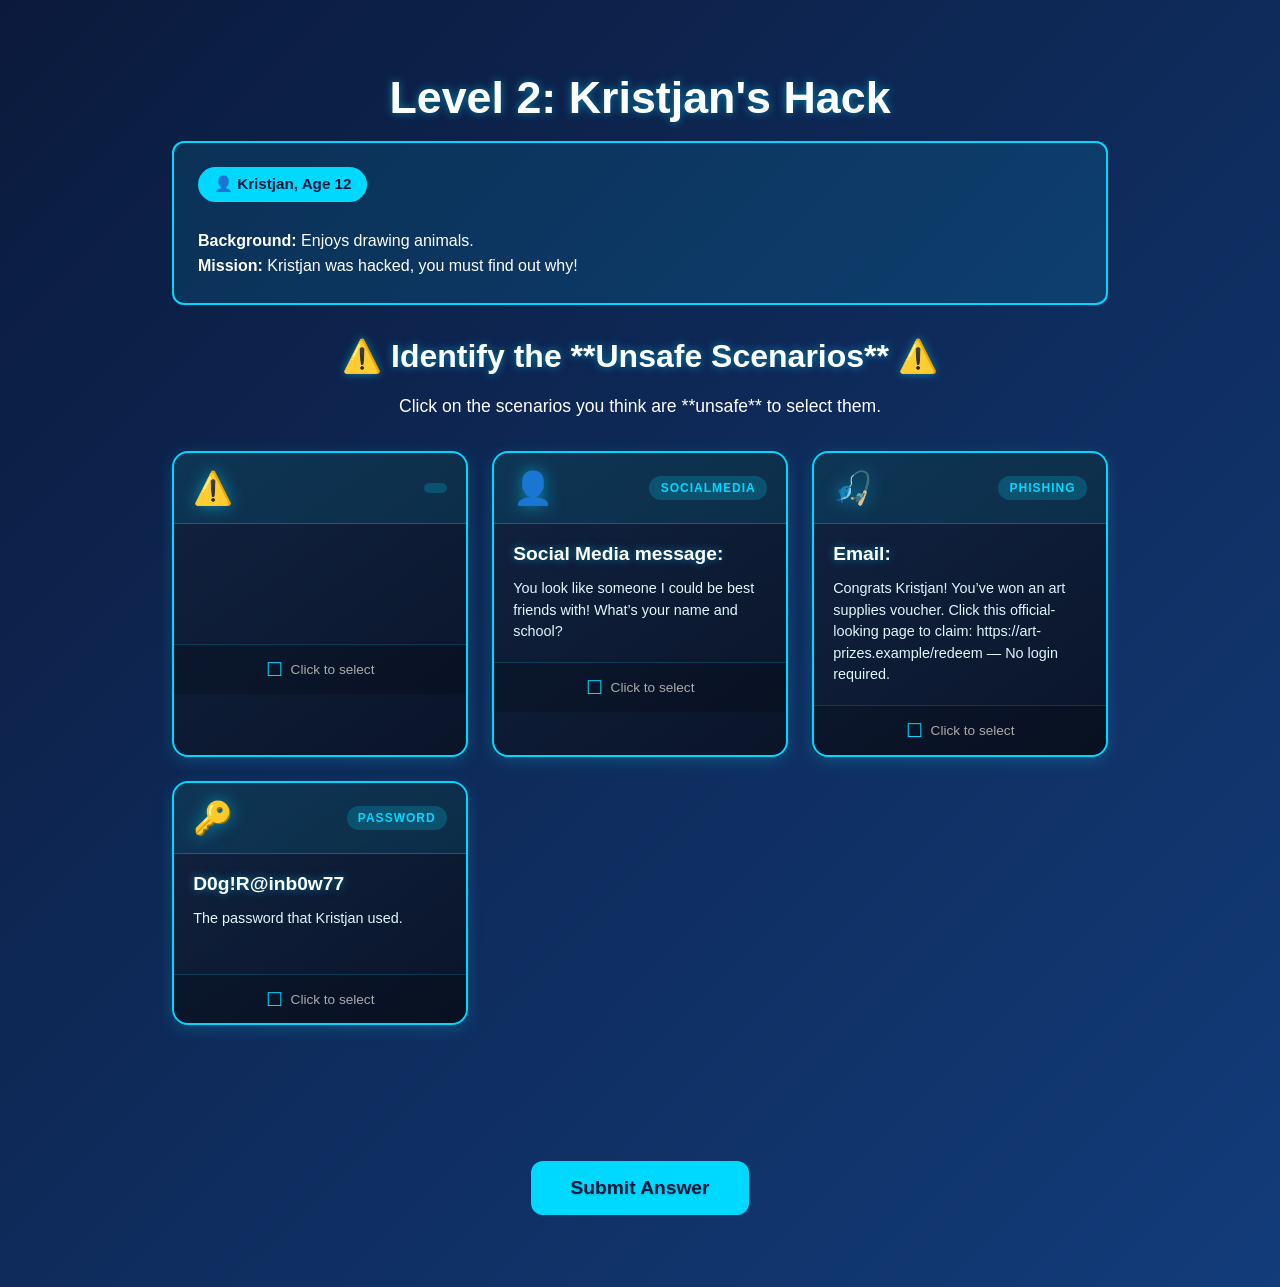
==== game/level_2.html @ a1f94017 "added second level scenario" ====
<!DOCTYPE html>
<html lang="en">
<head>
  <meta charset="UTF-8" />
  <meta name="viewport" content="width=device-width, initial-scale=1.0" />
  <title>Cyber Pro – Level 2: Kristjan's Hack</title>
  <link rel="stylesheet" href="css/new_style.css" />
  <script src="js/level.js" defer></script>
</head>
<body class="main-bg">
  <div class="container">
    <header>
      <h1>Level 2: Kristjan's Hack</h1>
      <p id="level-story"></p>
    </header>

    <main>
      <h2>⚠️ Identify the **Unsafe Scenarios** ⚠️</h2>
      <p>Click on the scenarios you think are **unsafe** to select them.</p>

      <div id="scenarios-container" class="mission-grid">
        </div>

      <div class="feedback" id="result-feedback"></div>

      <button id="submitBtn" class="big-btn">Submit Answer</button>
      <button id="nextLevelBtn" class="small-btn" style="display:none; margin-top: 1rem;">Next Level >></button>
    </main>
  </div>
<script id="level-data" type="application/json">
{
  "story":{
    "character_name":"Kristjan",
    "age":"12",
    "background":"Enjoys drawing animals.",
    "story":"Kristjan was hacked, you must find out why!"
  },
  "scenarios":[
    {
      "type":"",
      "title":"",
      "description":"",
      "is_safe":true,
      "explaination":""
    },
    {
      "type":"socialmedia",
      "title":"Social Media message:",
      "description":"You look like someone I could be best friends with! What’s your name and school?",
      "is_safe":false,
      "explaination":"A stranger is asking you for personal information."
    },
    {
      "type":"phishing",
      "title":"Email:",
      "description":"Congrats Kristjan! You’ve won an art supplies voucher. Click this official-looking page to claim: https://art-prizes.example/redeem — No login required.",
      "is_safe":true,
      "explaination":"Seems legitimate and doesn't ask for password. Still, Kristjan should verify the address."
    },
    {
      "type":"password",
      "title":"D0g!R@inb0w77",
      "description":"The password that Kristjan used.",
      "is_safe":true,
      "explaination":"It mixes capital letters, numbers, and symbols with random words, making it very hard to crack."
    }
  ]
}
  </script>
</body>
</html>
---- game/css/new_style.css ----
/* -------------------------------------------------
   css/style.css – Enhanced Cyber Pro Styles
   ------------------------------------------------- */

:root {
  --primary: #00d9ff;
  --accent: #ff2e63;
  --dark: #0b1a3c;
  --darker: #0a1428;
  --light: #e0f7ff;
  --gray: #aaa;
  --success: #00ff88;
  --warning: #ffaa00;
  --danger: #ff3366;
}

* { box-sizing: border-box; }

body {
  margin: 0;
  font-family: 'Segoe UI', Tahoma, Geneva, Verdana, sans-serif;
  background: linear-gradient(135deg, var(--dark), #123c7a);
  color: #fff;
  min-height: 100vh;
  display: flex;
  flex-direction: column;
  align-items: center;
  justify-content: flex-start;
  text-align: center;
  overflow-x: hidden;
}

.main-bg { background: linear-gradient(135deg, var(--dark), #123c7a); }

.container {
  width: min(95%, 1000px);
  margin: 2rem auto;
  padding: 2rem;
}

.center {
  display: flex;
  flex-direction: column;
  justify-content: center;
  min-height: 70vh;
}

h1, h2, h3 {
  margin: 0.5rem 0;
  text-shadow: 0 0 8px rgba(0, 217, 255, 0.5);
}
h1 { font-size: 2.8rem; }
h2 { font-size: 2rem; margin: 1.5rem 0 1rem; }
h3 { font-size: 1.5rem; color: var(--primary); }

p { font-size: 1.1rem; line-height: 1.5; }

/* Story Box */
.story-box {
  background: rgba(0, 217, 255, 0.1);
  border: 2px solid var(--primary);
  border-radius: 12px;
  padding: 1.5rem;
  margin: 1rem 0 2rem;
  text-align: left;
}

.character-badge {
  display: inline-block;
  background: var(--primary);
  color: var(--dark);
  padding: 0.4rem 1rem;
  border-radius: 20px;
  font-weight: bold;
  font-size: 0.95rem;
  margin-bottom: 0.8rem;
}

.story-text {
  font-size: 1rem;
  line-height: 1.6;
  margin: 0.8rem 0 0;
}

/* Scenario Cards Grid */
.mission-grid {
  display: grid;
  gap: 1.5rem;
  grid-template-columns: repeat(auto-fit, minmax(280px, 1fr));
  margin: 2rem 0;
  justify-items: stretch;
}

/* Scenario Cards */
.scenario-card {
  background: linear-gradient(145deg, rgba(17, 34, 64, 0.95), rgba(10, 20, 40, 0.98));
  border: 2px solid var(--primary);
  border-radius: 16px;
  padding: 0;
  cursor: pointer;
  transition: all 0.3s ease;
  box-shadow: 0 4px 15px rgba(0, 217, 255, 0.2);
  overflow: hidden;
  position: relative;
}

.scenario-card:hover {
  transform: translateY(-5px);
  box-shadow: 0 8px 25px rgba(0, 217, 255, 0.4);
  border-color: #00e6ff;
}

.scenario-card.selected {
  border-color: var(--accent);
  background: linear-gradient(145deg, rgba(255, 46, 99, 0.15), rgba(17, 34, 64, 0.95));
  box-shadow: 0 0 20px rgba(255, 46, 99, 0.4);
}

.scenario-card.selected::before {
  content: '';
  position: absolute;
  top: 0;
  left: 0;
  right: 0;
  height: 4px;
  background: var(--accent);
}

/* Card Sections */
.card-header {
  display: flex;
  justify-content: space-between;
  align-items: center;
  padding: 1rem 1.2rem;
  background: rgba(0, 217, 255, 0.1);
  border-bottom: 1px solid rgba(0, 217, 255, 0.3);
}

.scenario-icon {
  font-size: 2rem;
  filter: drop-shadow(0 0 8px rgba(0, 217, 255, 0.5));
}

.scenario-type {
  font-size: 0.75rem;
  font-weight: bold;
  color: var(--primary);
  letter-spacing: 1px;
  padding: 0.3rem 0.7rem;
  background: rgba(0, 217, 255, 0.2);
  border-radius: 12px;
}

.card-body {
  padding: 1.2rem;
  text-align: left;
  min-height: 120px;
}

.scenario-title {
  font-size: 1.2rem;
  margin: 0 0 0.8rem;
  color: #fff;
  font-weight: 600;
}

.scenario-description {
  font-size: 0.9rem;
  line-height: 1.5;
  color: var(--light);
  margin: 0;
}

.card-footer {
  padding: 0.8rem 1.2rem;
  background: rgba(0, 0, 0, 0.2);
  border-top: 1px solid rgba(0, 217, 255, 0.2);
  text-align: center;
}

.selection-indicator {
  font-size: 0.85rem;
  color: var(--gray);
  display: flex;
  align-items: center;
  justify-content: center;
  gap: 0.5rem;
}

.checkbox {
  font-size: 1.2rem;
  color: var(--primary);
}

/* Result States */
.result-correct {
  border-color: var(--success) !important;
  box-shadow: 0 0 25px rgba(0, 255, 136, 0.5) !important;
}

.result-wrong {
  border-color: var(--danger) !important;
  box-shadow: 0 0 25px rgba(255, 51, 102, 0.5) !important;
}

.result-missed {
  border-color: var(--warning) !important;
  box-shadow: 0 0 25px rgba(255, 170, 0, 0.5) !important;
}

.result-safe {
  border-color: rgba(0, 217, 255, 0.5) !important;
  opacity: 0.7;
}

.result-badge {
  font-size: 0.8rem;
  font-weight: bold;
  padding: 0.3rem 0.8rem;
  border-radius: 12px;
  letter-spacing: 0.5px;
}

.badge-correct {
  background: var(--success);
  color: var(--dark);
}

.badge-wrong {
  background: var(--danger);
  color: #fff;
}

.badge-missed {
  background: var(--warning);
  color: var(--dark);
}

.badge-safe {
  background: rgba(0, 217, 255, 0.3);
  color: var(--primary);
}

.explanation-box {
  margin-top: 1rem;
  padding: 0.8rem;
  background: rgba(0, 0, 0, 0.3);
  border-radius: 8px;
  font-size: 0.85rem;
  line-height: 1.4;
  border-left: 3px solid var(--primary);
}

/* Buttons */
button {
  background: var(--primary);
  color: var(--dark);
  border: none;
  border-radius: 12px;
  padding: 0.75rem 1.5rem;
  margin: 0.5rem;
  font-size: 1rem;
  font-weight: 600;
  cursor: pointer;
  transition: all 0.25s ease;
  min-width: 140px;
}
button:hover:not(:disabled) {
  background: #00e6ff;
  transform: translateY(-2px);
  box-shadow: 0 4px 12px rgba(0, 217, 255, 0.4);
}
button:disabled {
  background: #444;
  color: #888;
  cursor: not-allowed;
  transform: none;
}

.small-btn {
  background: transparent;
  border: 2px solid var(--primary);
  color: var(--primary);
  font-size: 0.95rem;
  padding: 0.6rem 1.2rem;
}
.small-btn:hover:not(:disabled) {
  background: var(--primary);
  color: var(--dark);
}

.big-btn {
  background: var(--primary);
  color: var(--dark);
  font-size: 1.2rem;
  padding: 1rem 2.5rem;
  font-weight: bold;
  text-shadow: 0 1px 2px rgba(0, 0, 0, 0.2);
}
.big-btn:hover { 
  background: var(--accent);
  box-shadow: 0 0 20px rgba(255, 46, 99, 0.5);
}

button.locked {
  opacity: 0.5;
  position: relative;
}
button.locked .lock { margin-left: 0.4rem; }

/* Feedback Messages */
.feedback {
  margin: 2rem auto;
  padding: 2rem;
  border-radius: 16px;
  max-width: 600px;
  font-weight: normal;
}

.feedback.correct {
  background: linear-gradient(145deg, rgba(0, 255, 136, 0.15), rgba(0, 255, 136, 0.05));
  border: 2px solid var(--success);
  box-shadow: 0 0 30px rgba(0, 255, 136, 0.3);
}

.feedback.wrong {
  background: linear-gradient(145deg, rgba(255, 170, 0, 0.15), rgba(255, 170, 0, 0.05));
  border: 2px solid var(--warning);
  box-shadow: 0 0 30px rgba(255, 170, 0, 0.3);
}

.success-message, .retry-message {
  text-align: center;
}

.success-icon, .retry-icon {
  font-size: 4rem;
  margin-bottom: 1rem;
  animation: bounce 1s ease-in-out;
}

.success-message h3 {
  color: var(--success);
  font-size: 2rem;
  margin: 0.5rem 0;
}

.retry-message h3 {
  color: var(--warning);
  font-size: 1.8rem;
  margin: 0.5rem 0;
}

.score-display {
  font-size: 3rem;
  font-weight: bold;
  color: var(--primary);
  text-shadow: 0 0 20px rgba(0, 217, 255, 0.5);
  margin: 1rem 0;
}

.success-subtext, .retry-subtext {
  font-size: 1.1rem;
  color: var(--light);
  margin-top: 1rem;
}

/* Animations */
@keyframes slideIn {
  from {
    opacity: 0;
    transform: translateY(20px);
  }
  to {
    opacity: 1;
    transform: translateY(0);
  }
}

@keyframes revealResult {
  0% {
    transform: scale(0.95);
    opacity: 0.8;
  }
  50% {
    transform: scale(1.02);
  }
  100% {
    transform: scale(1);
    opacity: 1;
  }
}

@keyframes bounce {
  0%, 100% { transform: translateY(0); }
  50% { transform: translateY(-10px); }
}

/* Legacy Quiz Styles (for compatibility) */
.quiz-card {
  background: rgba(10, 26, 46, 0.95);
  border: 1px solid var(--primary);
  border-radius: 16px;
  padding: 1.8rem;
  max-width: 560px;
  margin: 1.5rem auto;
  box-shadow: 0 0 20px rgba(0, 217, 255, 0.25);
  text-align: center;
}

.quiz-header {
  display: flex;
  justify-content: space-between;
  align-items: center;
  margin-bottom: 1rem;
  font-size: 0.9rem;
  color: var(--gray);
}

.quiz-question {
  font-size: 1.25rem;
  margin: 1.5rem 0;
  line-height: 1.5;
}

.quiz-answers {
  display: grid;
  gap: 0.8rem;
  margin: 1rem 0;
}

.answer-btn {
  background: #112240;
  color: #eee;
  border: 1px solid var(--primary);
  padding: 0.9rem;
  border-radius: 10px;
  font-size: 1rem;
  cursor: pointer;
  transition: all 0.2s;
}
.answer-btn:hover:not(:disabled) {
  background: var(--primary);
  color: var(--dark);
  transform: translateY(-2px);
}
.answer-btn:disabled { opacity: 0.6; cursor: not-allowed; }

.result h3 { color: var(--primary); margin-bottom: 1rem; }
.result p { font-size: 1.2rem; margin: 0.8rem 0; }

.score { font-weight: bold; font-size: 1.1rem; color: var(--light); }

/* Responsive */
@media (max-width: 600px) {
  .container { padding: 1rem; margin-top: 1rem; }
  h1 { font-size: 2.2rem; }
  h2 { font-size: 1.6rem; }
  button, .big-btn { width: 100%; margin: 0.5rem 0; }
  .mission-grid { grid-template-columns: 1fr; }
  .score-display { font-size: 2.5rem; }
  .success-icon, .retry-icon { font-size: 3rem; }
}
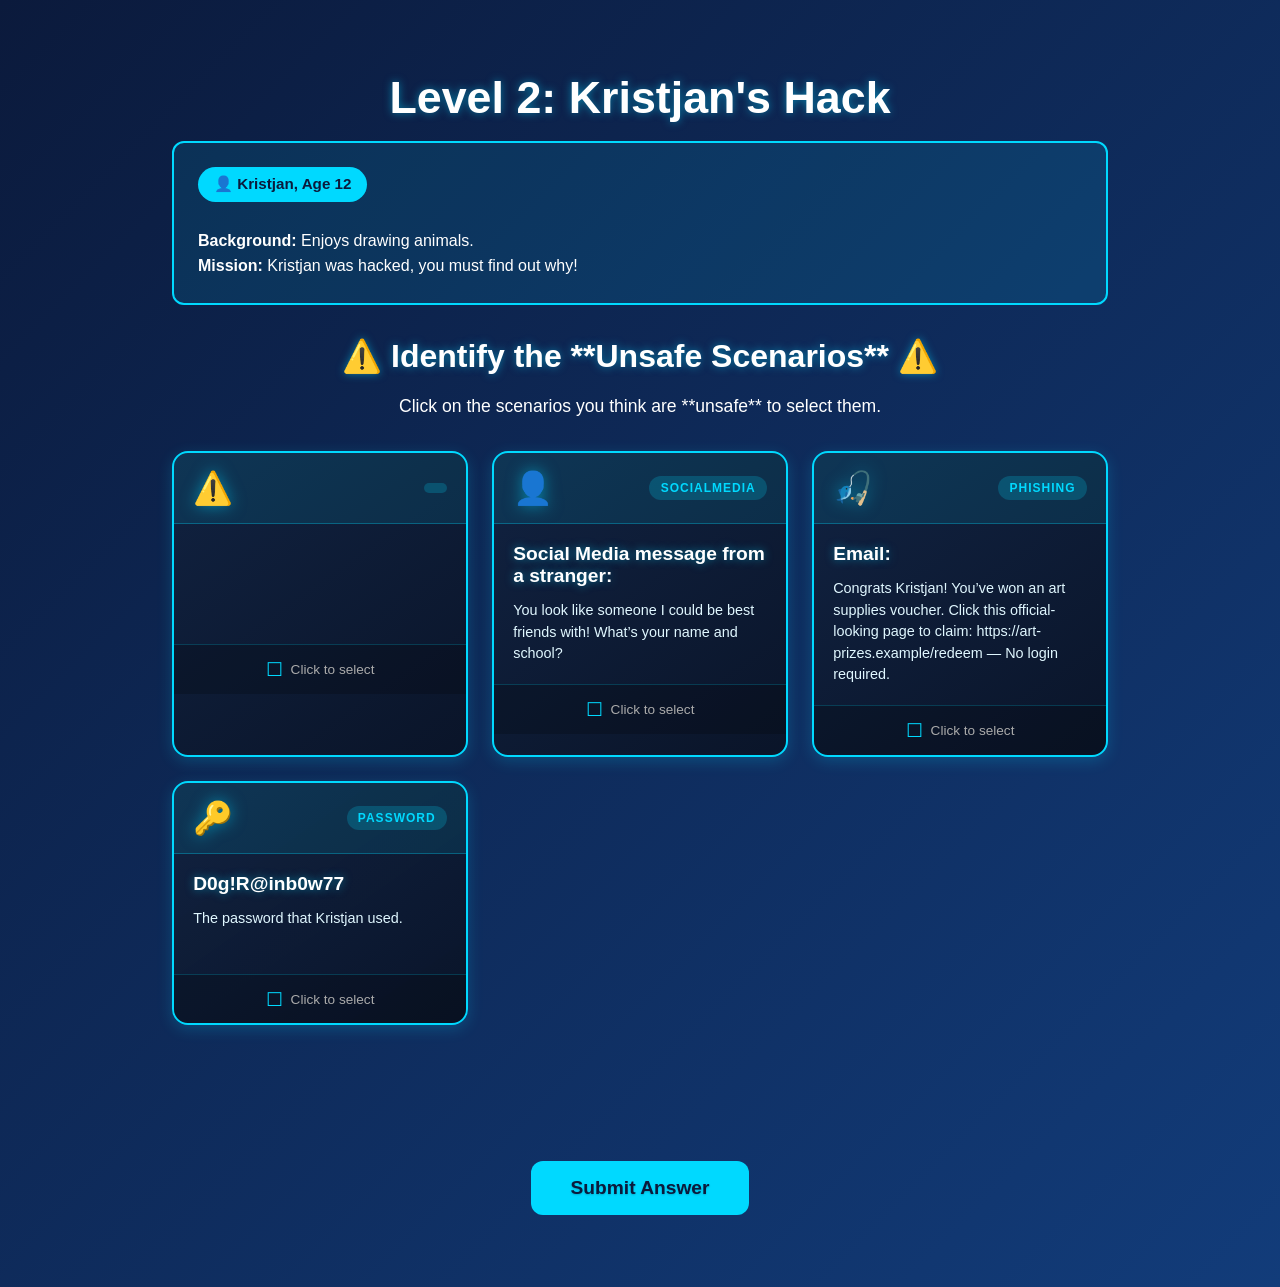
==== commit 4b9431b7: "added all levels" ====
--- a/game/level_2.html
+++ b/game/level_2.html
@@ -46,7 +46,7 @@
     },
     {
       "type":"socialmedia",
-      "title":"Social Media message:",
+      "title":"Social Media message from a stranger:",
       "description":"You look like someone I could be best friends with! What’s your name and school?",
       "is_safe":false,
       "explaination":"A stranger is asking you for personal information."
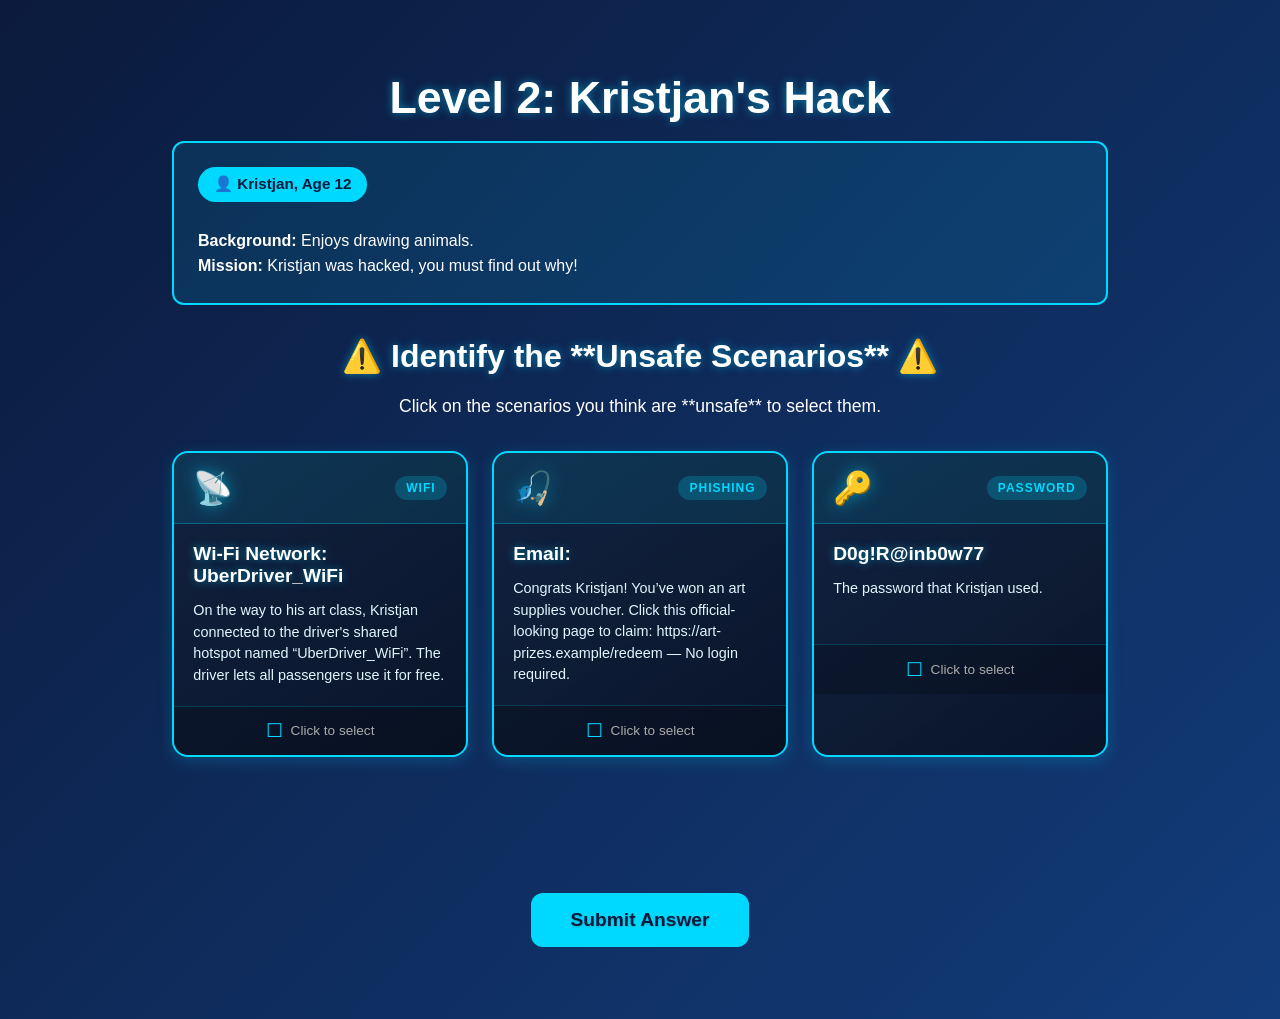
==== commit 149d6416: "Merge pull request #2 from simon-245/simon-245-patch-1 Last updates" ====
--- a/game/level_2.html
+++ b/game/level_2.html
@@ -38,18 +38,11 @@
   },
   "scenarios":[
     {
-      "type":"",
-      "title":"",
-      "description":"",
-      "is_safe":true,
-      "explaination":""
-    },
-    {
-      "type":"socialmedia",
-      "title":"Social Media message from a stranger:",
-      "description":"You look like someone I could be best friends with! What’s your name and school?",
-      "is_safe":false,
-      "explaination":"A stranger is asking you for personal information."
+      "type": "wifi",
+      "title": "Wi-Fi Network: UberDriver_WiFi",
+      "description": "On the way to his art class, Kristjan connected to the driver's shared hotspot named “UberDriver_WiFi”. The driver lets all passengers use it for free.",
+      "is_safe": false,
+      "explaination": "Shared hotspots allow strangers to see and intercept your traffic. Kids should never connect to random mobile or car hotspots."
     },
     {
       "type":"phishing",
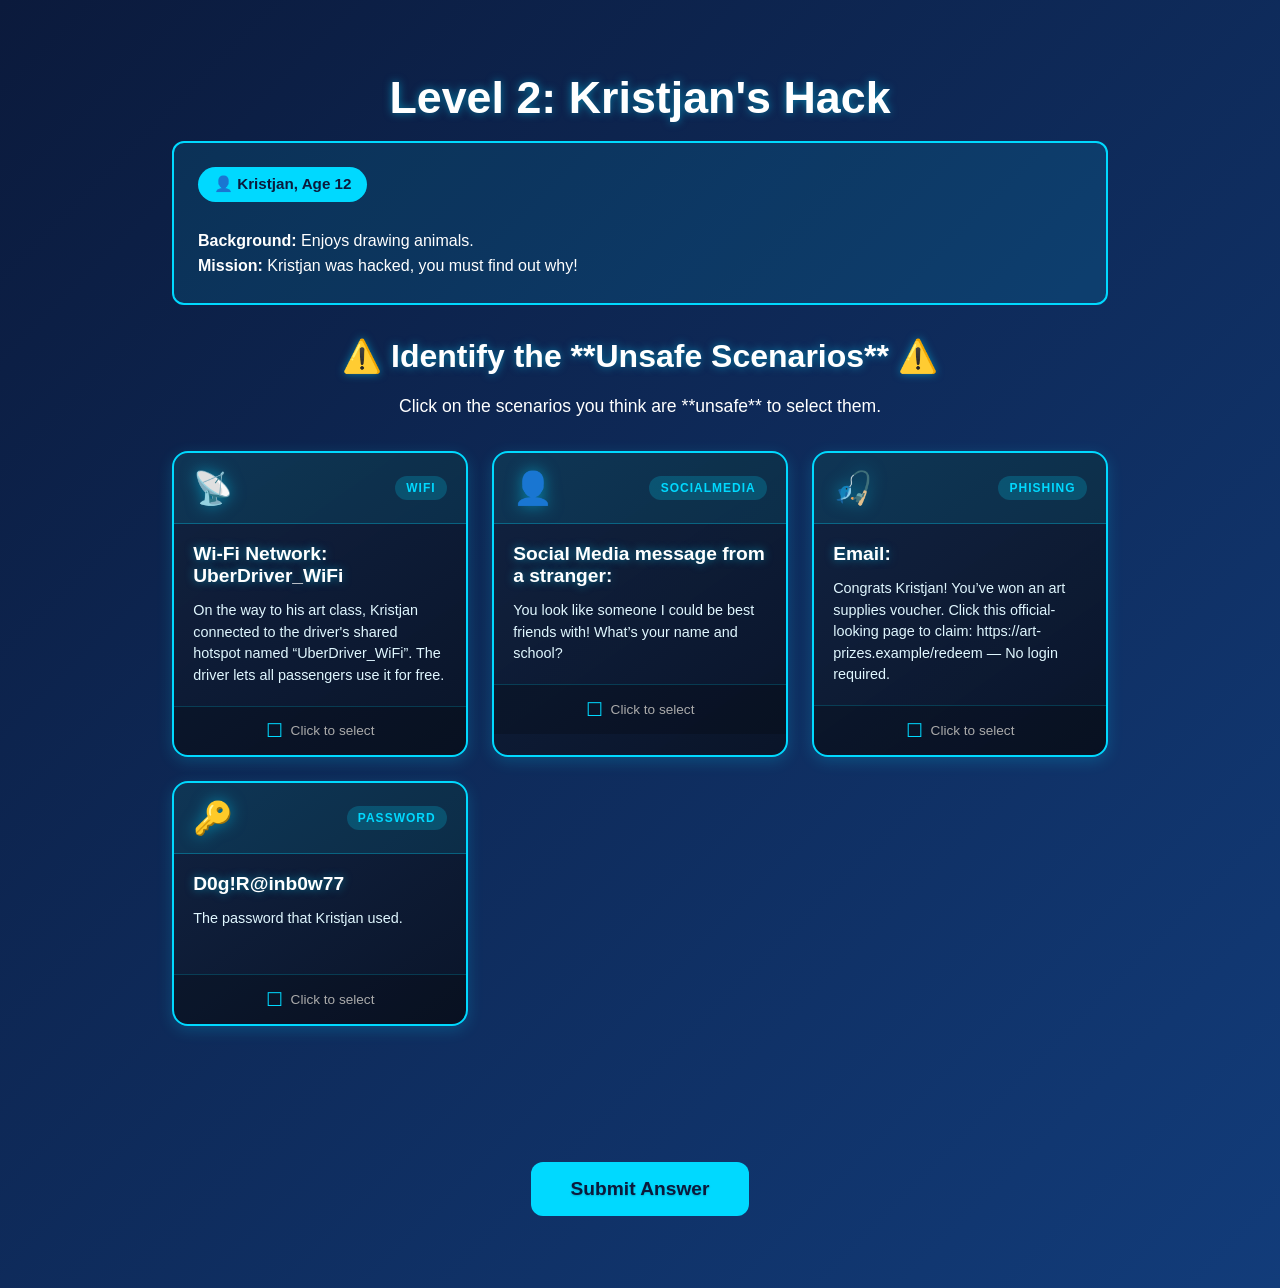
==== commit d5e9ab2f: "Merge pull request #4 from simon-245/unsafe-social-media Added Unsafe social media message scenarios" ====
--- a/game/level_2.html
+++ b/game/level_2.html
@@ -45,6 +45,13 @@
       "explaination": "Shared hotspots allow strangers to see and intercept your traffic. Kids should never connect to random mobile or car hotspots."
     },
     {
+      "type":"socialmedia",
+      "title":"Social Media message from a stranger:",
+      "description":"You look like someone I could be best friends with! What’s your name and school?",
+      "is_safe":false,
+      "explaination":"A stranger is asking you for personal information."
+    },
+    {
       "type":"phishing",
       "title":"Email:",
       "description":"Congrats Kristjan! You’ve won an art supplies voucher. Click this official-looking page to claim: https://art-prizes.example/redeem — No login required.",
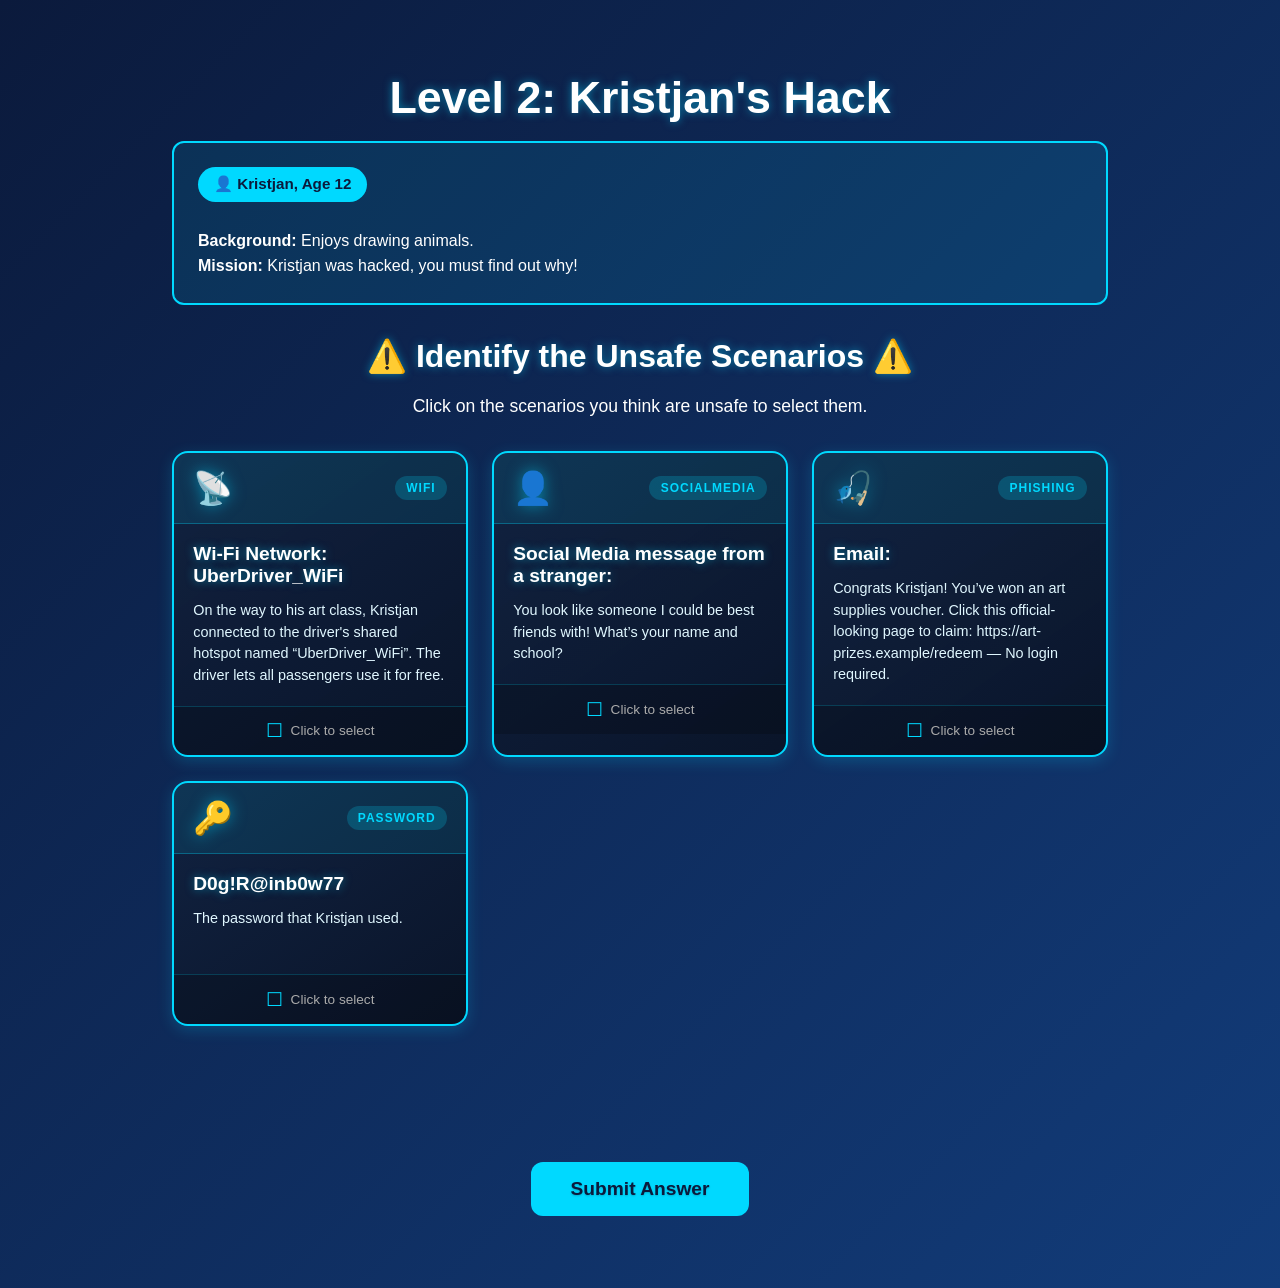
==== commit f8efa3f4: "removed * from title pages" ====
--- a/game/level_2.html
+++ b/game/level_2.html
@@ -16,8 +16,8 @@
     </header>
 
     <main>
-      <h2>⚠️ Identify the **Unsafe Scenarios** ⚠️</h2>
-      <p>Click on the scenarios you think are **unsafe** to select them.</p>
+      <h2>⚠️ Identify the Unsafe Scenarios ⚠️</h2>
+      <p>Click on the scenarios you think are unsafe to select them.</p>
 
       <div id="scenarios-container" class="mission-grid">
         </div>
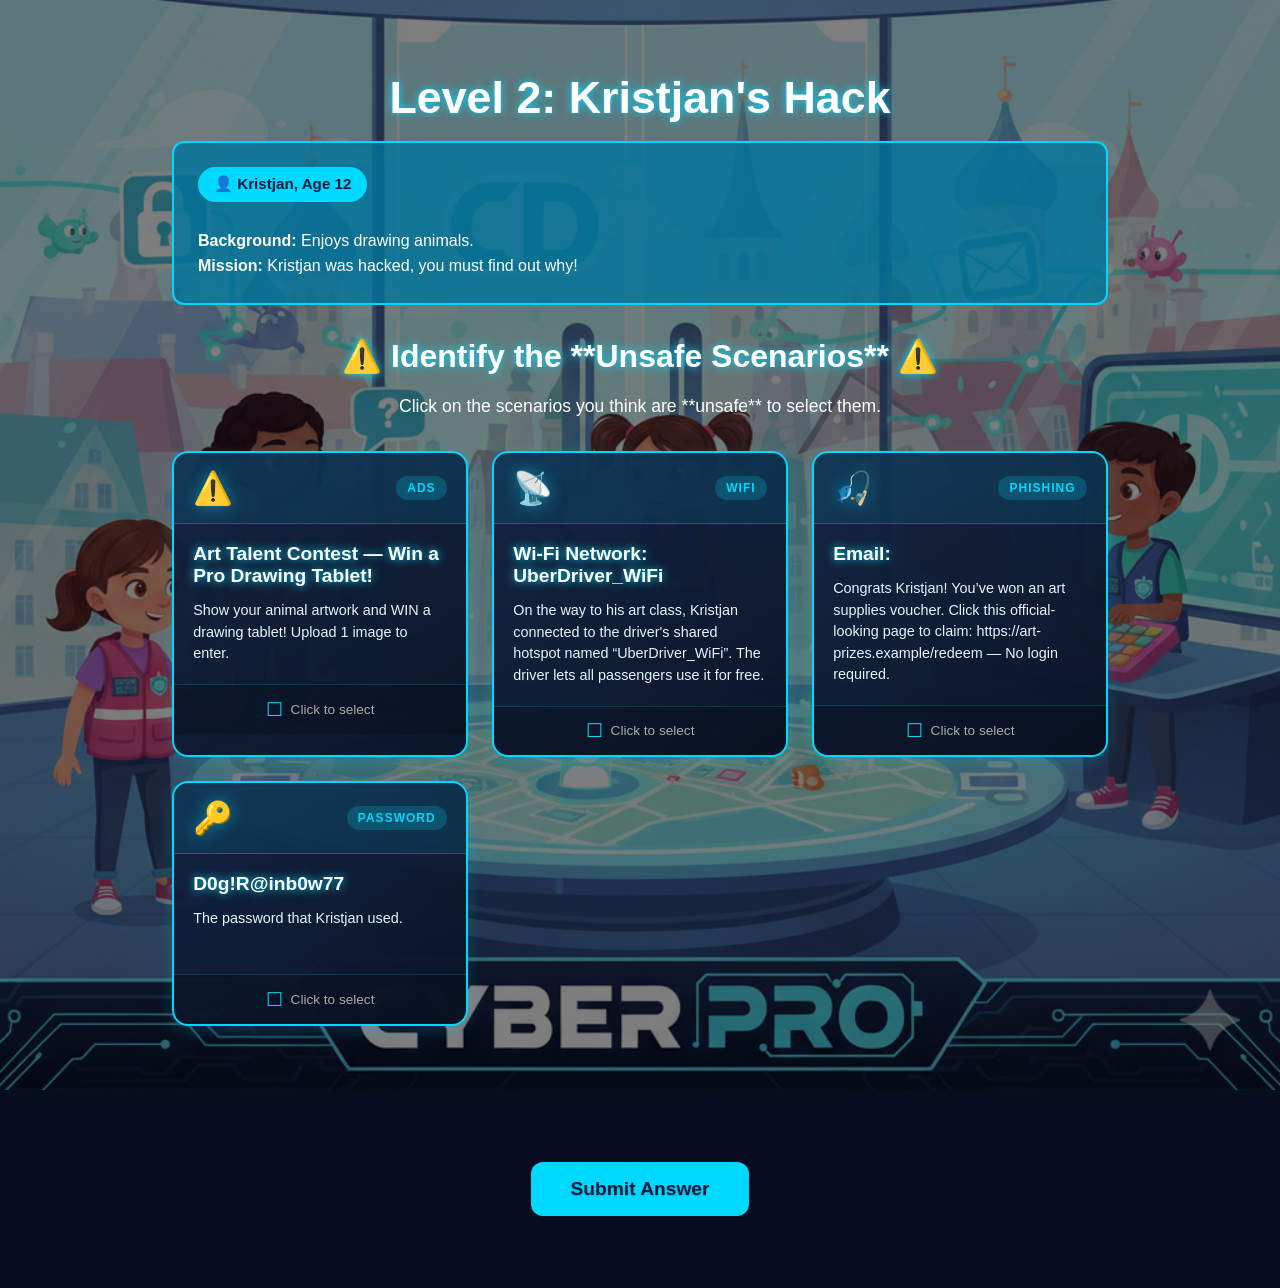
==== commit 104b4d76: "Ads" ====
--- a/game/level_2.html
+++ b/game/level_2.html
@@ -16,8 +16,8 @@
     </header>
 
     <main>
-      <h2>⚠️ Identify the Unsafe Scenarios ⚠️</h2>
-      <p>Click on the scenarios you think are unsafe to select them.</p>
+      <h2>⚠️ Identify the **Unsafe Scenarios** ⚠️</h2>
+      <p>Click on the scenarios you think are **unsafe** to select them.</p>
 
       <div id="scenarios-container" class="mission-grid">
         </div>
@@ -37,19 +37,19 @@
     "story":"Kristjan was hacked, you must find out why!"
   },
   "scenarios":[
+{
+      "type": "ads",
+      "title": "Art Talent Contest — Win a Pro Drawing Tablet!",
+      "description": "Show your animal artwork and WIN a drawing tablet! Upload 1 image to enter.",
+      "is_safe": false,
+      "explaination": "Requests file uploads, unknown contest site, no age/parent consent."
+    },
     {
       "type": "wifi",
       "title": "Wi-Fi Network: UberDriver_WiFi",
       "description": "On the way to his art class, Kristjan connected to the driver's shared hotspot named “UberDriver_WiFi”. The driver lets all passengers use it for free.",
       "is_safe": false,
       "explaination": "Shared hotspots allow strangers to see and intercept your traffic. Kids should never connect to random mobile or car hotspots."
-    },
-    {
-      "type":"socialmedia",
-      "title":"Social Media message from a stranger:",
-      "description":"You look like someone I could be best friends with! What’s your name and school?",
-      "is_safe":false,
-      "explaination":"A stranger is asking you for personal information."
     },
     {
       "type":"phishing",
--- a/game/css/new_style.css
+++ b/game/css/new_style.css
@@ -30,7 +30,45 @@
   overflow-x: hidden;
 }
 
-.main-bg { background: linear-gradient(135deg, var(--dark), #123c7a); }
+/*.main-bg { background: linear-gradient(135deg, var(--dark), #123c7a); }
+ */
+.main-bg {
+    background-image: url('../img/cyber_hq_background.jpg');
+    background-size: cover; 
+    background-repeat: no-repeat;
+    background-attachment: fixed;
+    background-position: center center;
+    /* If the image fails to load, use the original dark gradient as a fallback */
+    background-color: var(--dark);
+}
+
+body.main-bg {
+    position: relative;
+    z-index: 1; 
+}
+
+body.main-bg::before {
+    content: "";
+    position: absolute;
+    top: 0;
+    left: 0;
+    width: 100%;
+    height: 100%;
+    background-color: rgba(0, 0, 0, 0.5); /* Adjust 0.5 for darker (0.7) or lighter (0.3) overlay */
+    z-index: -1; 
+}
+
+/* You will also need to adjust the .container background slightly 
+   to ensure the story box is still readable against the overlay: */
+.story-box {
+    /* Current background: rgba(0, 217, 255, 0.1); */
+    background: rgba(0, 0, 0, 1); /* Make the box darker and more opaque */
+    border: 2px solid var(--primary);
+    border-radius: 12px;
+    padding: 1.5rem;
+    margin: 1rem 0 2rem;
+    text-align: left;
+}
 
 .container {
   width: min(95%, 1000px);
@@ -47,7 +85,7 @@
 
 h1, h2, h3 {
   margin: 0.5rem 0;
-  text-shadow: 0 0 8px rgba(0, 217, 255, 0.5);
+  text-shadow: 0 0 8px rgba(0, 217, 255, 1);
 }
 h1 { font-size: 2.8rem; }
 h2 { font-size: 2rem; margin: 1.5rem 0 1rem; }
@@ -57,7 +95,7 @@
 
 /* Story Box */
 .story-box {
-  background: rgba(0, 217, 255, 0.1);
+  background: rgba(0, 117, 155, 0.8);
   border: 2px solid var(--primary);
   border-radius: 12px;
   padding: 1.5rem;
@@ -112,7 +150,7 @@
 
 .scenario-card.selected {
   border-color: var(--accent);
-  background: linear-gradient(145deg, rgba(255, 46, 99, 0.15), rgba(17, 34, 64, 0.95));
+  background: linear-gradient(145deg, rgba(255, 16, 69, 0.95), rgba(17, 34, 64, 0.95));
   box-shadow: 0 0 20px rgba(255, 46, 99, 0.4);
 }
 
@@ -318,9 +356,9 @@
 }
 
 .feedback.correct {
-  background: linear-gradient(145deg, rgba(0, 255, 136, 0.15), rgba(0, 255, 136, 0.05));
+  background: linear-gradient(145deg, rgba(0, 35, 0, 0.95), rgba(0, 35, 36, 0.05));
   border: 2px solid var(--success);
-  box-shadow: 0 0 30px rgba(0, 255, 136, 0.3);
+  box-shadow: 0 0 30px rgba(0, 255, 136, 0.7);
 }
 
 .feedback.wrong {
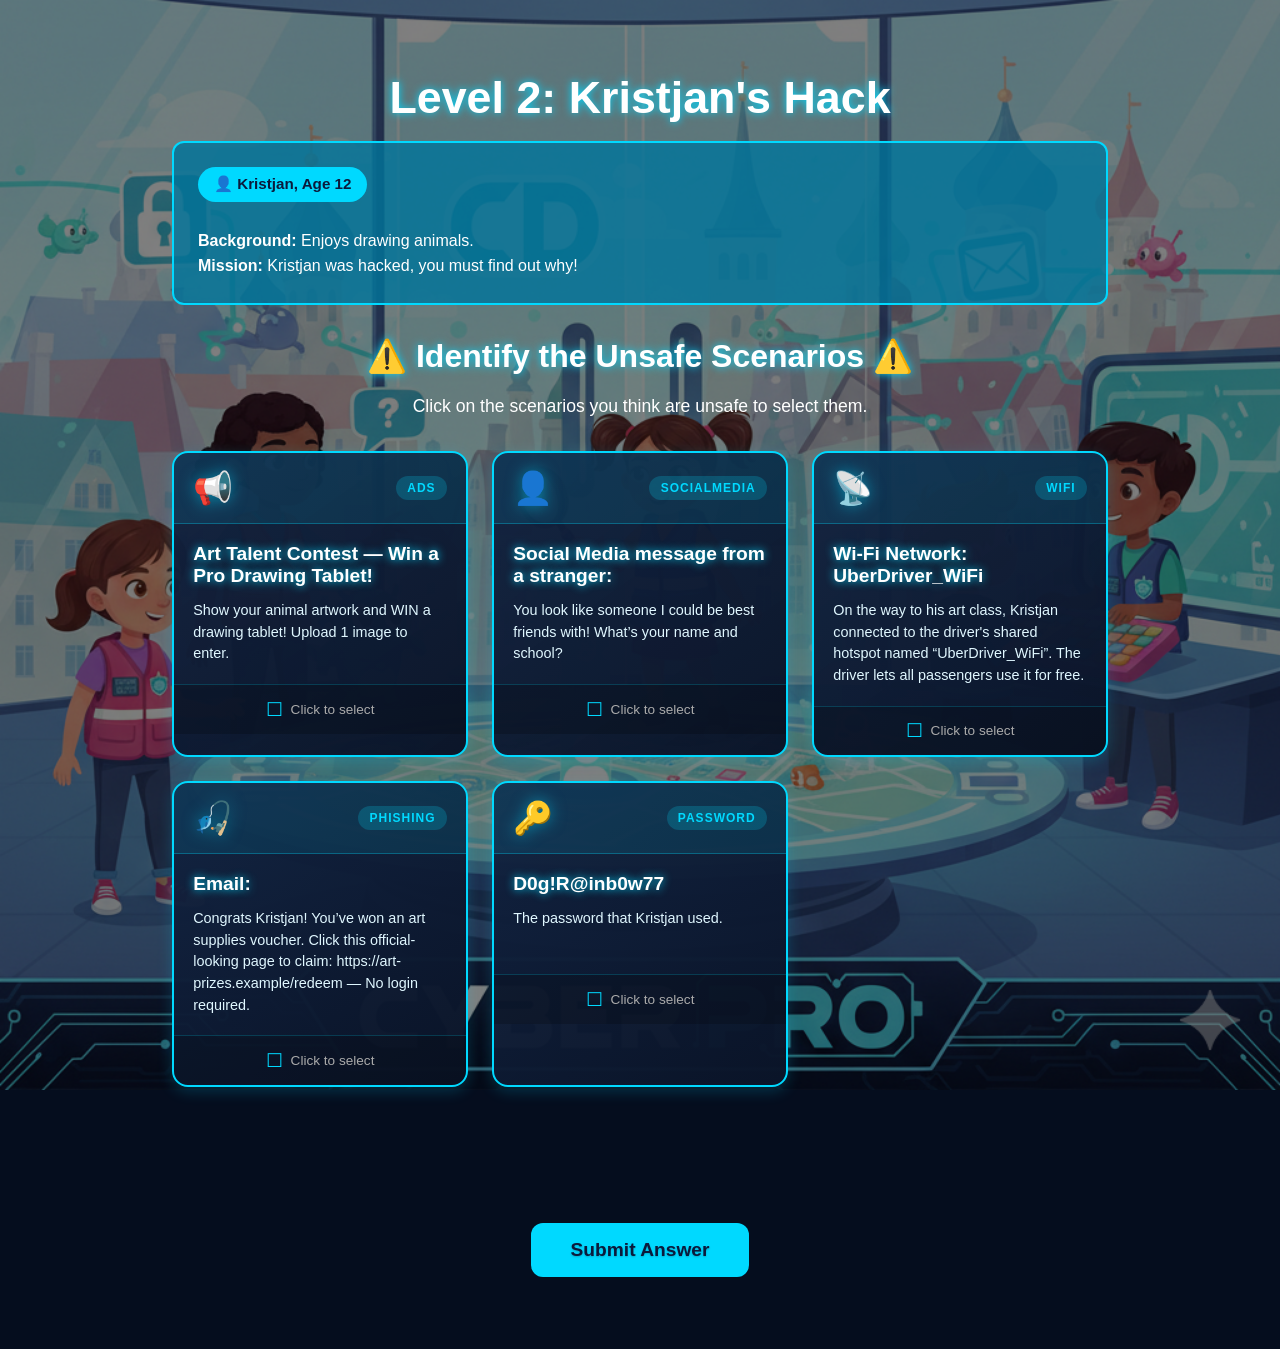
==== commit 80196a77: "fixed some problems" ====
--- a/game/level_2.html
+++ b/game/level_2.html
@@ -16,8 +16,8 @@
     </header>
 
     <main>
-      <h2>⚠️ Identify the **Unsafe Scenarios** ⚠️</h2>
-      <p>Click on the scenarios you think are **unsafe** to select them.</p>
+      <h2>⚠️ Identify the Unsafe Scenarios ⚠️</h2>
+      <p>Click on the scenarios you think are unsafe to select them.</p>
 
       <div id="scenarios-container" class="mission-grid">
         </div>
@@ -37,12 +37,19 @@
     "story":"Kristjan was hacked, you must find out why!"
   },
   "scenarios":[
-{
+    {
       "type": "ads",
       "title": "Art Talent Contest — Win a Pro Drawing Tablet!",
       "description": "Show your animal artwork and WIN a drawing tablet! Upload 1 image to enter.",
-      "is_safe": false,
+      "is_safe": true,
       "explaination": "Requests file uploads, unknown contest site, no age/parent consent."
+    },
+    {
+      "type":"socialmedia",
+      "title":"Social Media message from a stranger:",
+      "description":"You look like someone I could be best friends with! What’s your name and school?",
+      "is_safe":false,
+      "explaination":"A stranger is asking you for personal information."
     },
     {
       "type": "wifi",
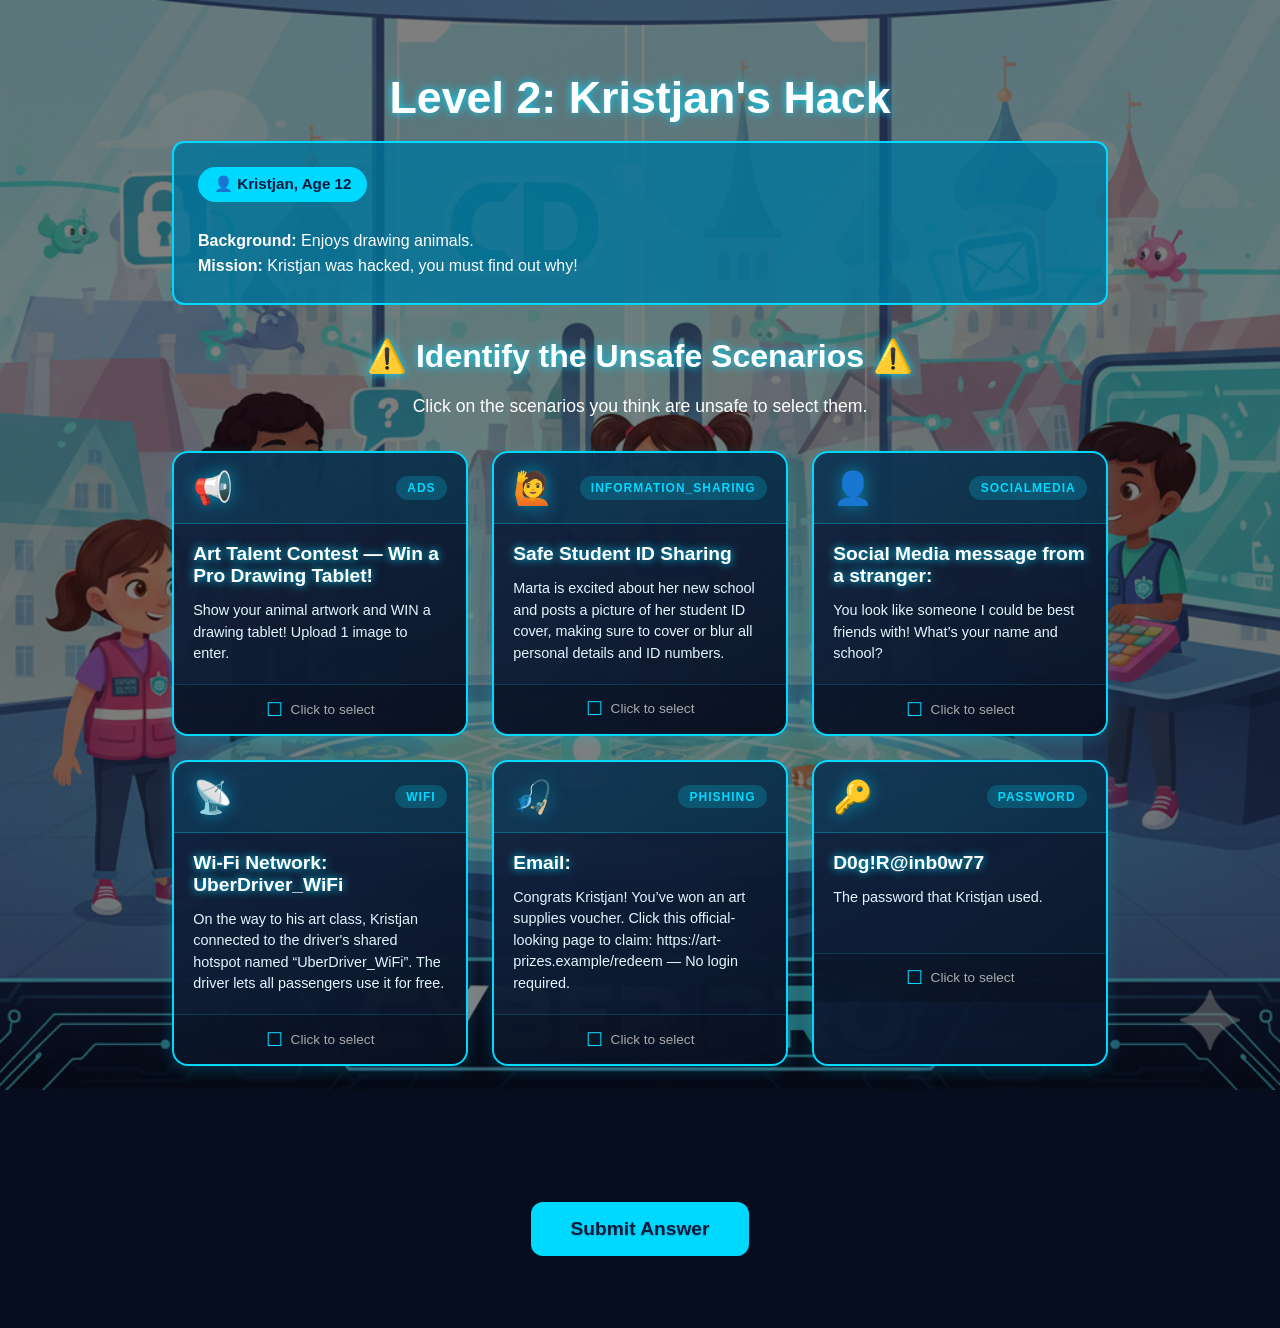
==== commit e3a8df98: "added information sharing scenarios" ====
--- a/game/level_2.html
+++ b/game/level_2.html
@@ -45,6 +45,13 @@
       "explaination": "Requests file uploads, unknown contest site, no age/parent consent."
     },
     {
+      "type": "information_sharing",
+      "title": "Safe Student ID Sharing",
+      "description": "Marta is excited about her new school and posts a picture of her student ID cover, making sure to cover or blur all personal details and ID numbers.",
+      "is_safe": true,
+      "explaination": "Safe behavior: It is fine to share excitement, but crucial to protect personal information. Always cover or blur sensitive details like ID numbers, addresses, and full names before sharing any documents online."
+    },
+    {
       "type":"socialmedia",
       "title":"Social Media message from a stranger:",
       "description":"You look like someone I could be best friends with! What’s your name and school?",
